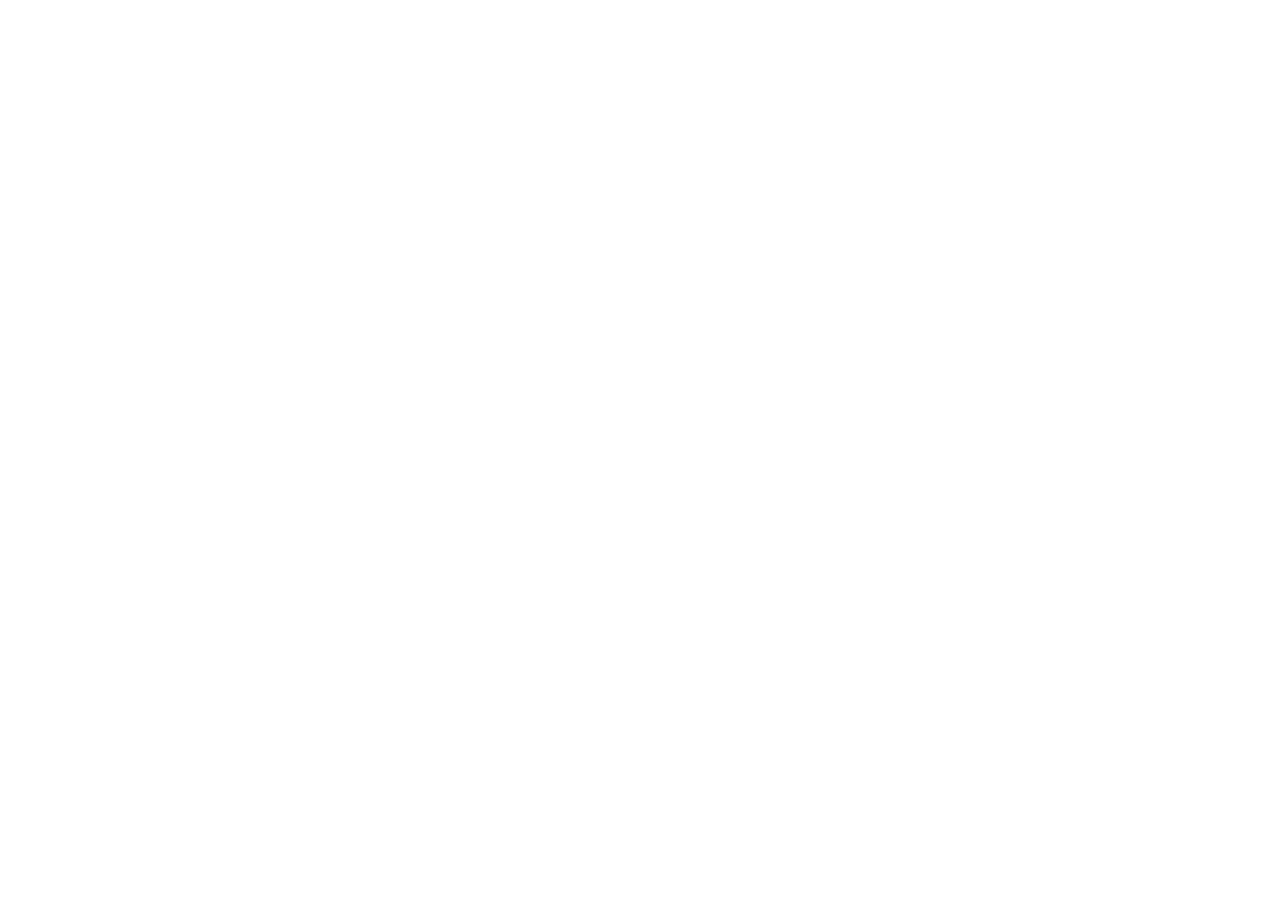
==== projeto-sapatos/index.html @ 4acdae28 "feat: adiciona o reset.css" ====
<!DOCTYPE html>
<html lang="pt-BR">

<head>
    <meta charset="UTF-8">
    <meta name="viewport" content="width=device-width, initial-scale=1.0">
    <link rel="stylesheet" href="./css/reset.css">
    <title>War Tênis | E-commerce</title>
</head>

<body>

    <!-- Header com logo e navegação -->
    <header class="header">
        <div class="logo">
            <!-- Logo -->
        </div>
        <nav class="nav">
            <!-- Navegação principal -->
        </nav>
    </header>

    <main>
        <!-- Seção Hero -->
        <section class="hero" id="hero">
            <!-- Conteúdo Hero -->
        </section>

        <!-- Seção de categorias de tênis -->
        <section class="categories" id="categories">
            <!-- Conteúdo Categorias -->
        </section>

        <!-- Grid com produtos em destaque -->
        <section class="featured-products" id="featured-products">
            <!-- Grid com produtos em destaque -->
        </section>
    </main>

    <!-- Footer com informações de contato e links -->
    <footer class="footer">
        <div class="footer-contact">
            <!-- Informações de contato -->
        </div>
        <div class="footer-links">
            <!-- Links úteis e navegação secundária -->
        </div>
    </footer>

</body>

</html>
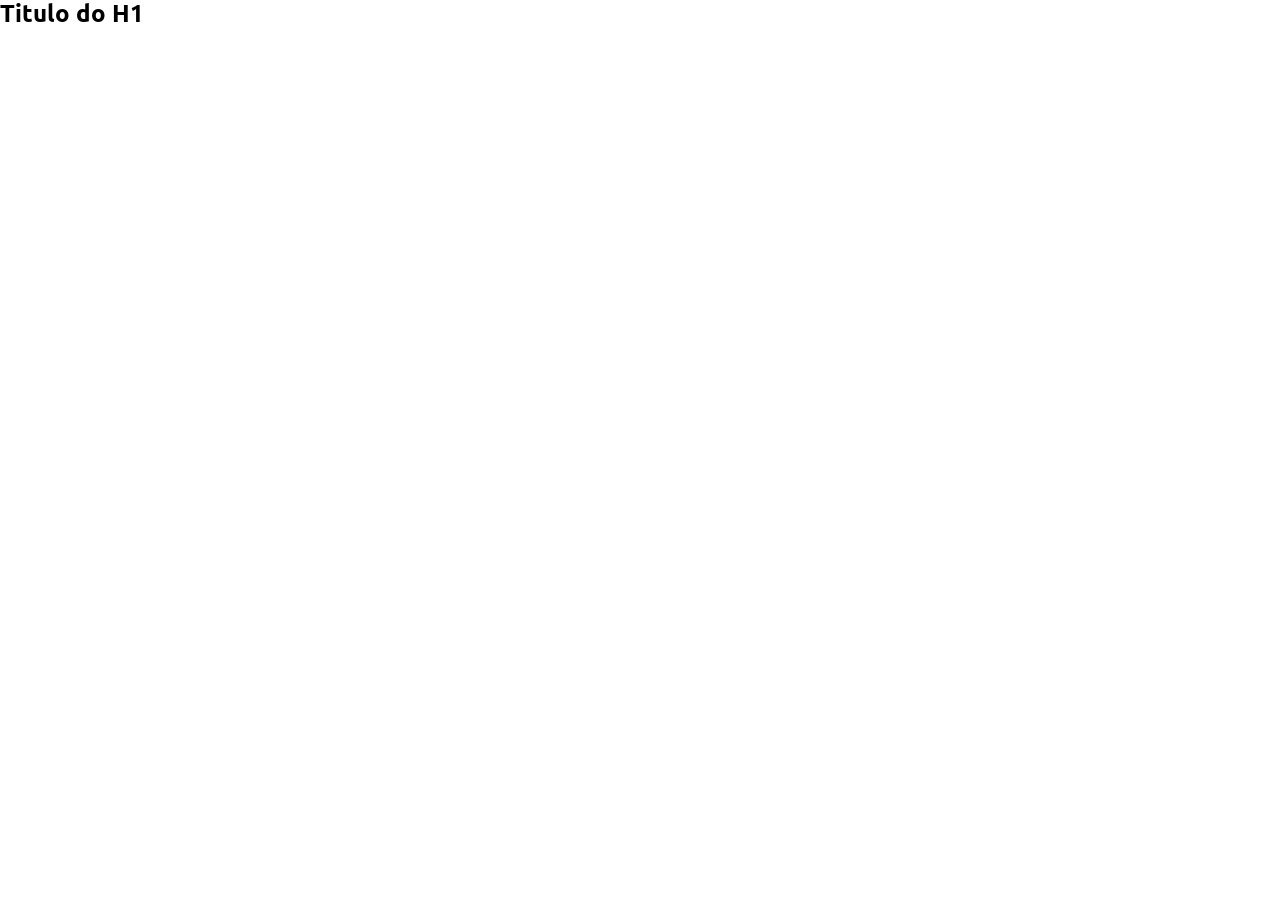
==== commit ed2e143d: "feat: adiciona o css do variables e font" ====
--- a/projeto-sapatos/index.html
+++ b/projeto-sapatos/index.html
@@ -5,6 +5,8 @@
     <meta charset="UTF-8">
     <meta name="viewport" content="width=device-width, initial-scale=1.0">
     <link rel="stylesheet" href="./css/reset.css">
+    <link rel="stylesheet" href="./css/variables.css">
+    <link rel="stylesheet" href="./css/base.css">
     <title>War Tênis | E-commerce</title>
 </head>
 
@@ -24,6 +26,7 @@
         <!-- Seção Hero -->
         <section class="hero" id="hero">
             <!-- Conteúdo Hero -->
+             <h1>Titulo do H1</h1>
         </section>
 
         <!-- Seção de categorias de tênis -->
--- a/projeto-sapatos/css/variables.css
+++ b/projeto-sapatos/css/variables.css
@@ -0,0 +1,5 @@
+@import url('https://fonts.googleapis.com/css2?family=Open+Sans:ital,wght@0,300..800;1,300..800&family=Ubuntu:ital,wght@0,300;0,400;0,500;0,700;1,300;1,400;1,500;1,700&display=swap');
+
+:root {
+    --fonte-principal: 'Ubuntu', sans-serif;
+}
--- a/projeto-sapatos/css/base.css
+++ b/projeto-sapatos/css/base.css
@@ -0,0 +1,3 @@
+body {
+    font-family: var(--fonte-principal);
+}
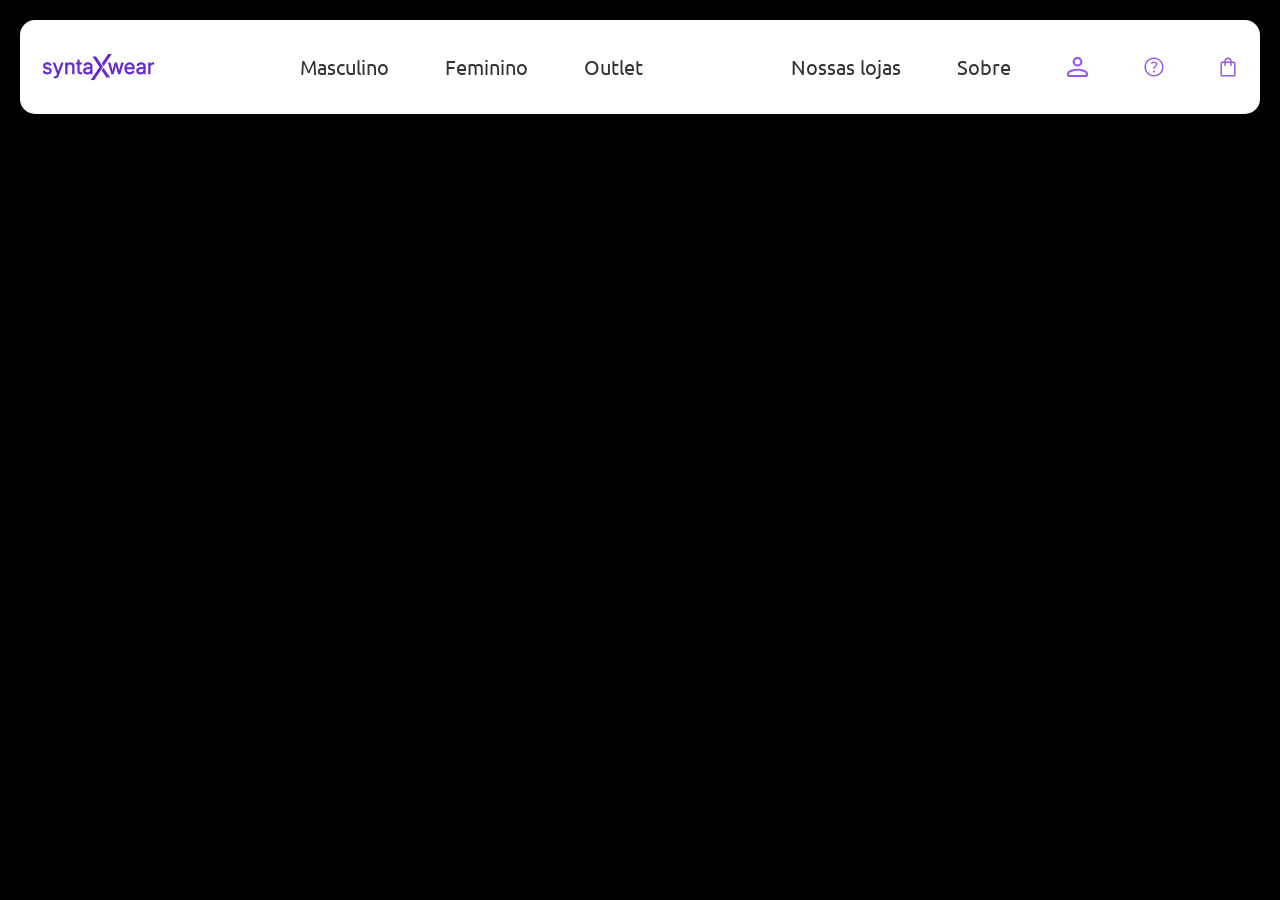
==== commit 2676b803: "feat: adiciona header com estilização desktop" ====
--- a/projeto-sapatos/index.html
+++ b/projeto-sapatos/index.html
@@ -7,7 +7,7 @@
     <link rel="stylesheet" href="./css/reset.css">
     <link rel="stylesheet" href="./css/variables.css">
     <link rel="stylesheet" href="./css/base.css">
-    <title>War Tênis | E-commerce</title>
+    <title>War Tênis | Tênis e Sneakers Online</title>
 </head>
 
 <body>
@@ -16,9 +16,33 @@
     <header class="header">
         <div class="logo">
             <!-- Logo -->
+            <h1><a href="/" title="War Tênis - Tênis e Sneakers Online"><img src="./images/logo/logo.svg"
+                        alt="War Tênis - Tênis e Sneakers Online"></a></h1>
         </div>
-        <nav class="nav">
+        <nav class="nav-center" aria-label="Categorias principais">
             <!-- Navegação principal -->
+            <ul>
+                <li><a href="#">Masculino</a></li>
+                <li><a href="#">Feminino</a></li>
+                <li><a href="#">Outlet</a></li>
+            </ul>
+        </nav>
+
+        <nav class="nav-right" aria-label="Categorias secundárias">
+            <!-- Navegação secundária -->
+            <ul>
+                <li><a href="#">Nossas lojas</a></li>
+                <li><a href="#">Sobre</a></li>
+
+                <li><a href="#" aria-label="Minha conta"><img src="/projeto-sapatos/images/icons/user.svg"
+                            alt="Minha conta"></a></li>
+
+                <li><a href="#" aria-label="Ajuda"><img src="/projeto-sapatos/images/icons/help.svg" alt="Ajuda"></a>
+                </li>
+
+                <li><a href="#" aria-label="Carrinho de compras"><img src="/projeto-sapatos/images/icons/bag.svg"
+                            alt="Carrinho de compras"></a></li>
+            </ul>
         </nav>
     </header>
 
@@ -26,7 +50,7 @@
         <!-- Seção Hero -->
         <section class="hero" id="hero">
             <!-- Conteúdo Hero -->
-             <h1>Titulo do H1</h1>
+           
         </section>
 
         <!-- Seção de categorias de tênis -->
@@ -50,6 +74,7 @@
         </div>
     </footer>
 
+
 </body>
 
 </html>
--- a/projeto-sapatos/css/base.css
+++ b/projeto-sapatos/css/base.css
@@ -1,3 +1,84 @@
 body {
     font-family: var(--fonte-principal);
+    background-color: #ffffff;
+    color: #333333;
+    background-color: #000000;
+}
+
+.header {
+    display: flex;
+    justify-content: space-between;
+    align-items: center;
+    position: fixed;
+    top: 20px;
+    left: 50%;
+    transform: translate(-50%);
+    width: calc(100% - 40px);
+    border-radius: 15px;
+    z-index: 999;
+    padding: 0.5rem 1rem;
+    background-color: #ffffff;
+}
+
+.logo img {
+    height: 40px;
+}
+
+.nav-center {
+    display: flex;
+    gap: 1rem;
+}
+
+.nav-center ul {
+    display: flex;
+    gap: 2.5rem;
+}
+
+.nav-center a, .nav-right a {
+   
+    color: inherit;
+    font-size: 1.25rem;
+}
+
+.nav-center a:hover, .nav-right a:hover {
+   
+    color: #7c3aed
+}
+
+.nav-center li {
+    padding: 0.5rem;
+}
+
+.nav-right {
+    display: flex;
+    gap: 1rem;
+}
+
+.nav-right a {
+    display: flex;
+    align-items: center;
+    gap: 0.5rem;
+    text-decoration: none;
+}
+
+.nav-right ul {
+    display: flex;
+    align-items: center;
+    list-style: none;
+    gap: 2.5rem;
+}
+
+.nav-right li{
+    display: flex;
+    align-items: center;
+    padding: 0.5rem;
+
+}
+
+.nav-right img {
+    height: 20px;
+}
+
+.nav-right a:hover img {
+    opacity: 0.7;
 }
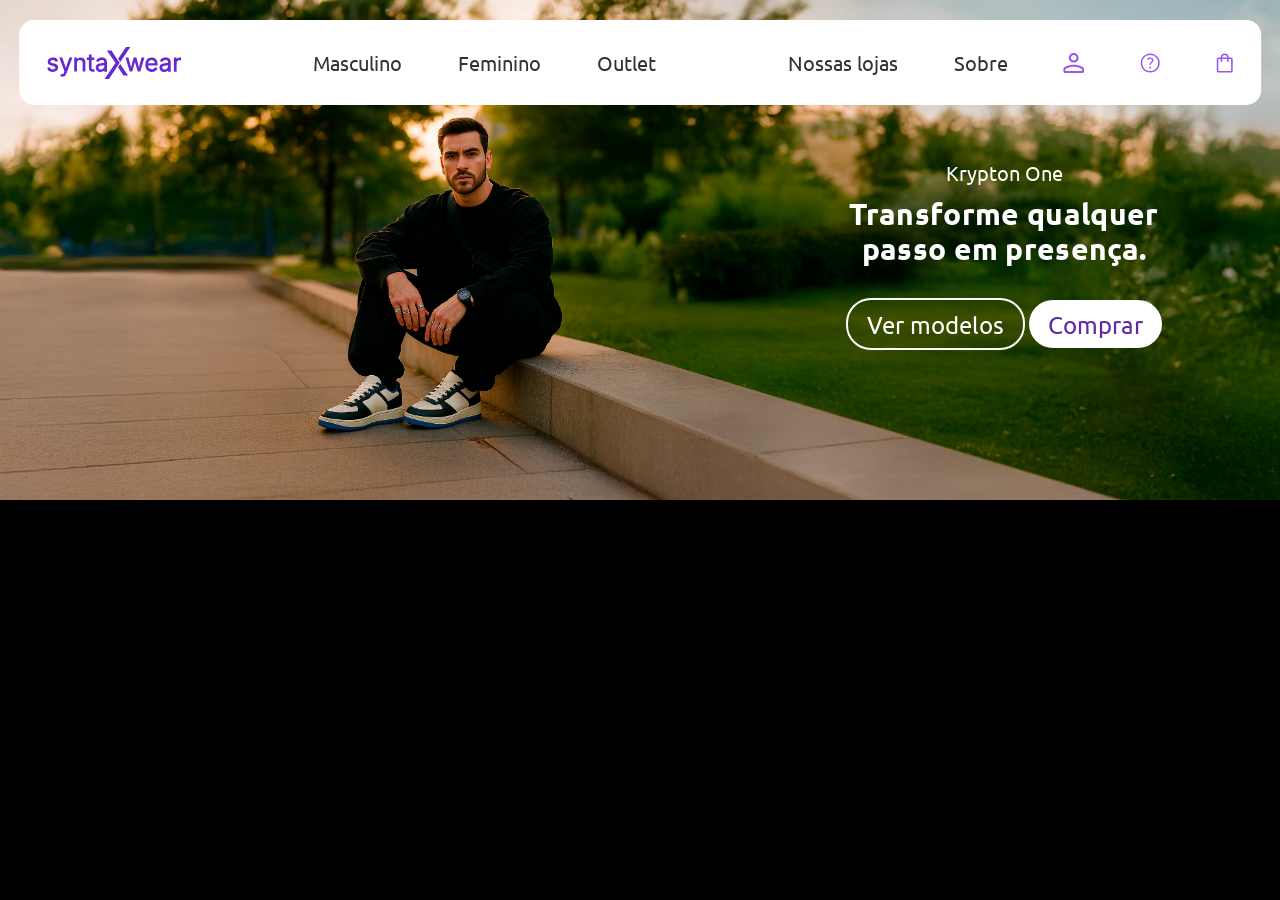
==== commit 245cf7e8: "feat: adiciona o hero da página" ====
--- a/projeto-sapatos/index.html
+++ b/projeto-sapatos/index.html
@@ -7,6 +7,8 @@
     <link rel="stylesheet" href="./css/reset.css">
     <link rel="stylesheet" href="./css/variables.css">
     <link rel="stylesheet" href="./css/base.css">
+    <link rel="stylesheet" href="./css/components/header.css">
+    <link rel="stylesheet" href="./css/components/hero.css">
     <title>War Tênis | Tênis e Sneakers Online</title>
 </head>
 
@@ -48,9 +50,18 @@
 
     <main>
         <!-- Seção Hero -->
-        <section class="hero" id="hero">
+        <section class="hero-section">
             <!-- Conteúdo Hero -->
-           
+            <div class="hero-overlay">
+                <div class="hero-content">
+                    <span class="hero-subtitle">Krypton One</span>
+                    <h2 class="hero-title">Transforme qualquer passo em presença.</h2>
+                    <div class="hero-buttons">
+                        <a href="#" class="btn btn-outline">Ver modelos</a>
+                        <a href="#" class="btn btn-fillet">Comprar</a>
+                    </div>
+                </div>
+            </div>
         </section>
 
         <!-- Seção de categorias de tênis -->
--- a/projeto-sapatos/css/base.css
+++ b/projeto-sapatos/css/base.css
@@ -5,80 +5,3 @@
     background-color: #000000;
 }
 
-.header {
-    display: flex;
-    justify-content: space-between;
-    align-items: center;
-    position: fixed;
-    top: 20px;
-    left: 50%;
-    transform: translate(-50%);
-    width: calc(100% - 40px);
-    border-radius: 15px;
-    z-index: 999;
-    padding: 0.5rem 1rem;
-    background-color: #ffffff;
-}
-
-.logo img {
-    height: 40px;
-}
-
-.nav-center {
-    display: flex;
-    gap: 1rem;
-}
-
-.nav-center ul {
-    display: flex;
-    gap: 2.5rem;
-}
-
-.nav-center a, .nav-right a {
-   
-    color: inherit;
-    font-size: 1.25rem;
-}
-
-.nav-center a:hover, .nav-right a:hover {
-   
-    color: #7c3aed
-}
-
-.nav-center li {
-    padding: 0.5rem;
-}
-
-.nav-right {
-    display: flex;
-    gap: 1rem;
-}
-
-.nav-right a {
-    display: flex;
-    align-items: center;
-    gap: 0.5rem;
-    text-decoration: none;
-}
-
-.nav-right ul {
-    display: flex;
-    align-items: center;
-    list-style: none;
-    gap: 2.5rem;
-}
-
-.nav-right li{
-    display: flex;
-    align-items: center;
-    padding: 0.5rem;
-
-}
-
-.nav-right img {
-    height: 20px;
-}
-
-.nav-right a:hover img {
-    opacity: 0.7;
-}
--- a/projeto-sapatos/css/components/header.css
+++ b/projeto-sapatos/css/components/header.css
@@ -0,0 +1,78 @@
+.header {
+    display: flex;
+    justify-content: space-between;
+    align-items: center;
+    position: fixed;
+    top: 20px;
+    left: 50%;
+    transform: translate(-50%);
+    width: 97%;
+    border-radius: 15px;
+    z-index: 999;
+    padding: 0.225rem 1.25rem;
+    background-color: #ffffff;
+}
+
+.logo img {
+    height: 48px;
+    
+}
+
+.nav-center {
+    display: flex;
+    gap: 1rem;
+}
+
+.nav-center ul {
+    display: flex;
+    gap: 2.5rem;
+}
+
+.nav-center a, .nav-right a {
+   
+    color: inherit;
+    font-size: 1.25rem;
+}
+
+.nav-center a:hover, .nav-right a:hover {
+   
+    color: #7c3aed
+}
+
+.nav-center li {
+    padding: 0.5rem;
+}
+
+.nav-right {
+    display: flex;
+    gap: 1rem;
+}
+
+.nav-right a {
+    display: flex;
+    align-items: center;
+    gap: 0.5rem;
+    text-decoration: none;
+}
+
+.nav-right ul {
+    display: flex;
+    align-items: center;
+    list-style: none;
+    gap: 2.5rem;
+}
+
+.nav-right li{
+    display: flex;
+    align-items: center;
+    padding: 0.5rem;
+
+}
+
+.nav-right img {
+    height: 20px;
+}
+
+.nav-right a:hover img {
+    opacity: 0.7;
+}
--- a/projeto-sapatos/css/components/hero.css
+++ b/projeto-sapatos/css/components/hero.css
@@ -0,0 +1,68 @@
+.hero-section {
+    background: url(../../images/banners/hero.jpg) no-repeat center;
+
+    height: 500px;
+    position: relative;
+    background-size: cover;
+} 
+
+.hero-overlay {
+    width: 100%;
+    height: 100%;
+    display: flex;
+    align-items: center;
+    justify-content: flex-end;
+    padding: 0 6rem;
+}
+
+.hero-content {
+
+    color: #ffffff;
+    max-width: 22.5rem;
+    text-align: center;
+}
+
+.hero.buttons {
+    display: flex;
+    gap: 1rem;
+    
+}
+
+.hero-content .hero-title {
+    font-size: 1.87rem;
+    margin: 0.6rem 0 2.5rem 0;
+    line-height: 2.15rem;
+    letter-spacing: 0.02rem;
+}
+
+.hero-subtitle {
+    font-size: 1.25rem;
+    font-weight: 400;
+}
+
+.btn {
+    font-size: 1.5rem;
+    width: 161px;
+    height: 48px;
+    border-radius: 25px;
+    color: #ffffff;
+    font-weight: 400;
+    padding: 0.6rem 1.2rem;
+    transition: all 0.3s ease-in-out;
+}
+
+.btn-outline {
+    border: 2px solid #ffffff;
+    background-color: transparent;
+    
+}
+
+.btn-fillet {
+    background-color: #ffffff;
+    color: #6329a2;
+}
+
+.btn:hover {
+    background-color: #6329a2;
+    color: #ffffff;
+}
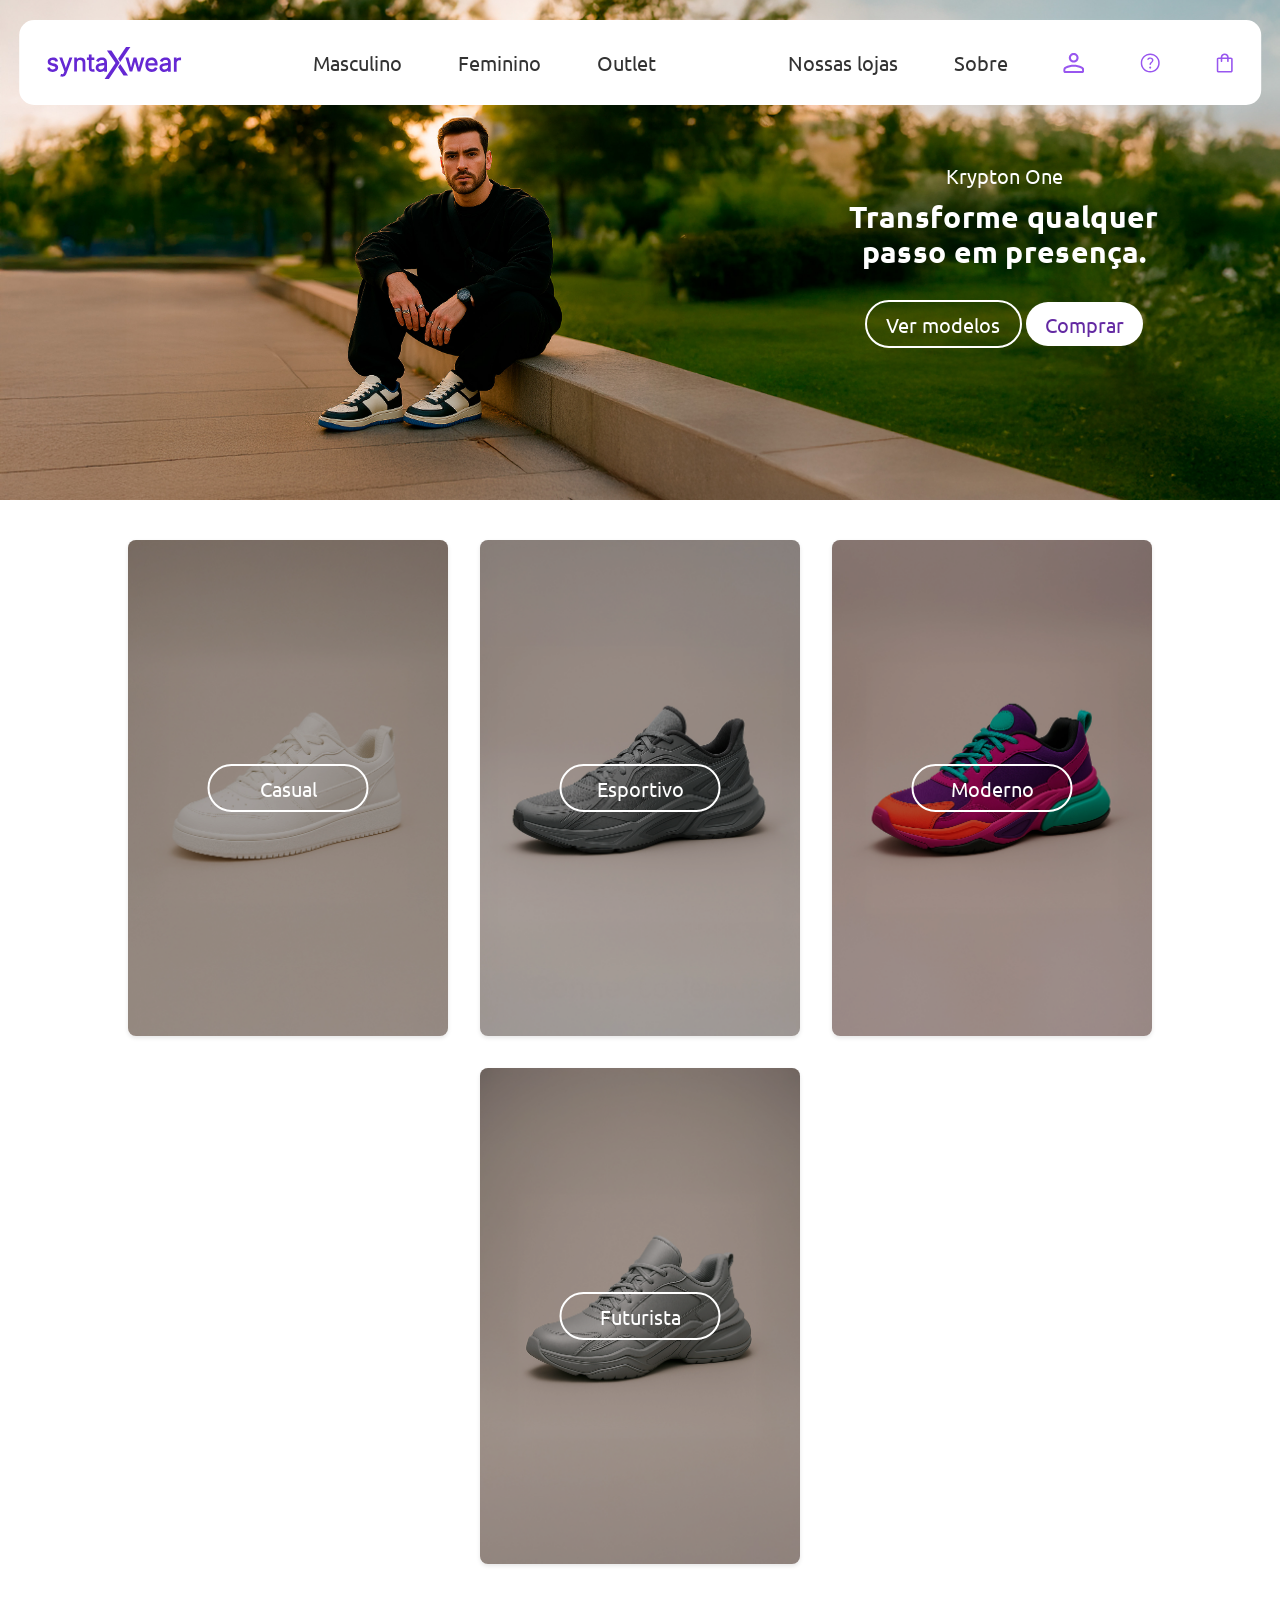
==== commit 2db62f29: "feat: adiciona os cards de categoridos produtos" ====
--- a/projeto-sapatos/index.html
+++ b/projeto-sapatos/index.html
@@ -4,11 +4,14 @@
 <head>
     <meta charset="UTF-8">
     <meta name="viewport" content="width=device-width, initial-scale=1.0">
+    <meta name="description"
+        content="War Tênis - Tênis e Sneakers Online. Compre os melhores tênis e sneakers das marcas mais populares. Encontre o par perfeito para o seu estilo.">
     <link rel="stylesheet" href="./css/reset.css">
     <link rel="stylesheet" href="./css/variables.css">
     <link rel="stylesheet" href="./css/base.css">
     <link rel="stylesheet" href="./css/components/header.css">
     <link rel="stylesheet" href="./css/components/hero.css">
+    <link rel="stylesheet" href="./css/components/product-category.css">
     <title>War Tênis | Tênis e Sneakers Online</title>
 </head>
 
@@ -65,8 +68,32 @@
         </section>
 
         <!-- Seção de categorias de tênis -->
-        <section class="categories" id="categories">
+        <section class="categories-section">
             <!-- Conteúdo Categorias -->
+            <div class="category-card casual">
+                <a href="#" class="category-link">
+                    <span class="overlay"></span>
+                    <span class="category-name btn btn-outline">Casual</span>
+                </a>
+            </div>
+            <div class="category-card esportivo">
+                <a href="#" class="category-link">
+                    <span class="overlay"></span>
+                    <span class="category-name btn btn-outline">Esportivo</span>
+                </a>
+            </div>
+            <div class="category-card moderno">
+                <a href="#" class="category-link">
+                    <span class="overlay"></span>
+                    <span class="category-name btn btn-outline">Moderno</span>
+                </a>
+            </div>
+            <div class="category-card futurista">
+                <a href="#" class="category-link">
+                    <span class="overlay"></span>
+                    <span class="category-name btn btn-outline">Futurista</span>
+                </a>
+            </div>
         </section>
 
         <!-- Grid com produtos em destaque -->
--- a/projeto-sapatos/css/base.css
+++ b/projeto-sapatos/css/base.css
@@ -2,6 +2,33 @@
     font-family: var(--fonte-principal);
     background-color: #ffffff;
     color: #333333;
-    background-color: #000000;
 }
 
+.btn {
+    font-size: 1.25rem;
+    width: 161px;
+    height: 48px;
+    border-radius: 25px;
+    color: #ffffff;
+    font-weight: 400;
+    padding: 0.6rem 1.2rem;
+    transition: all 0.3s ease-in-out;
+}
+
+.btn-outline {
+    border: 2px solid #ffffff;
+    background-color: transparent;
+    
+}
+
+.btn-fillet {
+    background-color: #ffffff;
+    color: #6329a2;
+}
+
+.btn:hover {
+    background-color: #6329a2;
+    color: #ffffff;
+    border: #6329a2;
+}
+
--- a/projeto-sapatos/css/components/hero.css
+++ b/projeto-sapatos/css/components/hero.css
@@ -40,29 +40,3 @@
     font-weight: 400;
 }
 
-.btn {
-    font-size: 1.5rem;
-    width: 161px;
-    height: 48px;
-    border-radius: 25px;
-    color: #ffffff;
-    font-weight: 400;
-    padding: 0.6rem 1.2rem;
-    transition: all 0.3s ease-in-out;
-}
-
-.btn-outline {
-    border: 2px solid #ffffff;
-    background-color: transparent;
-    
-}
-
-.btn-fillet {
-    background-color: #ffffff;
-    color: #6329a2;
-}
-
-.btn:hover {
-    background-color: #6329a2;
-    color: #ffffff;
-}
--- a/projeto-sapatos/css/components/product-category.css
+++ b/projeto-sapatos/css/components/product-category.css
@@ -0,0 +1,70 @@
+.categories-section {
+    padding: 2.5rem 0;
+    display: flex;
+    flex-wrap: wrap;
+    justify-content: center;
+    gap: 2rem;
+      
+}
+
+.category-card {
+    position: relative;
+    width: 20rem;
+    height: 31rem;
+    border-radius: 1rem;
+    border-radius: 8px;
+    overflow: hidden;
+    box-shadow: 0 2px 4px rgba(0, 0, 0, 0.1);
+    transition: transform 0.3s ease, box-shadow 0.3s ease;
+}
+
+.overlay {
+    position: absolute;
+    inset: 0;
+    z-index: 1;
+    width: 100%;
+    height: 100%;
+    background-color: rgba(0, 0, 0, 0.3);
+    transition: background-color 0.3s ease;
+}
+
+.category-name {
+    position: absolute;
+    left: 50%;
+    top: 50%;
+    transform: translate(-50%, -50%);
+    text-align: center;
+    padding: 0.5rem 1rem;
+    z-index: 2;
+}
+
+.category-card:hover {
+    transform: translateY(-5px);
+    box-shadow: 0 4px 8px rgba(0, 0, 0, 0.2);
+    
+}
+
+
+.casual {
+    background-image: url('../../images/products/casual.jpg');
+    background-size: cover;
+    background-position: center;
+}
+
+.esportivo {
+    background-image: url('../../images/products/esporte.jpg');
+    background-size: cover;
+    background-position: center;
+}
+
+.moderno {
+    background-image: url('../../images/products/moderno.jpg');
+    background-size: cover;
+    background-position: center;
+}
+
+.futurista {
+    background-image: url('../../images/products/futurista.jpg');
+    background-size: cover;
+    background-position: center;
+}
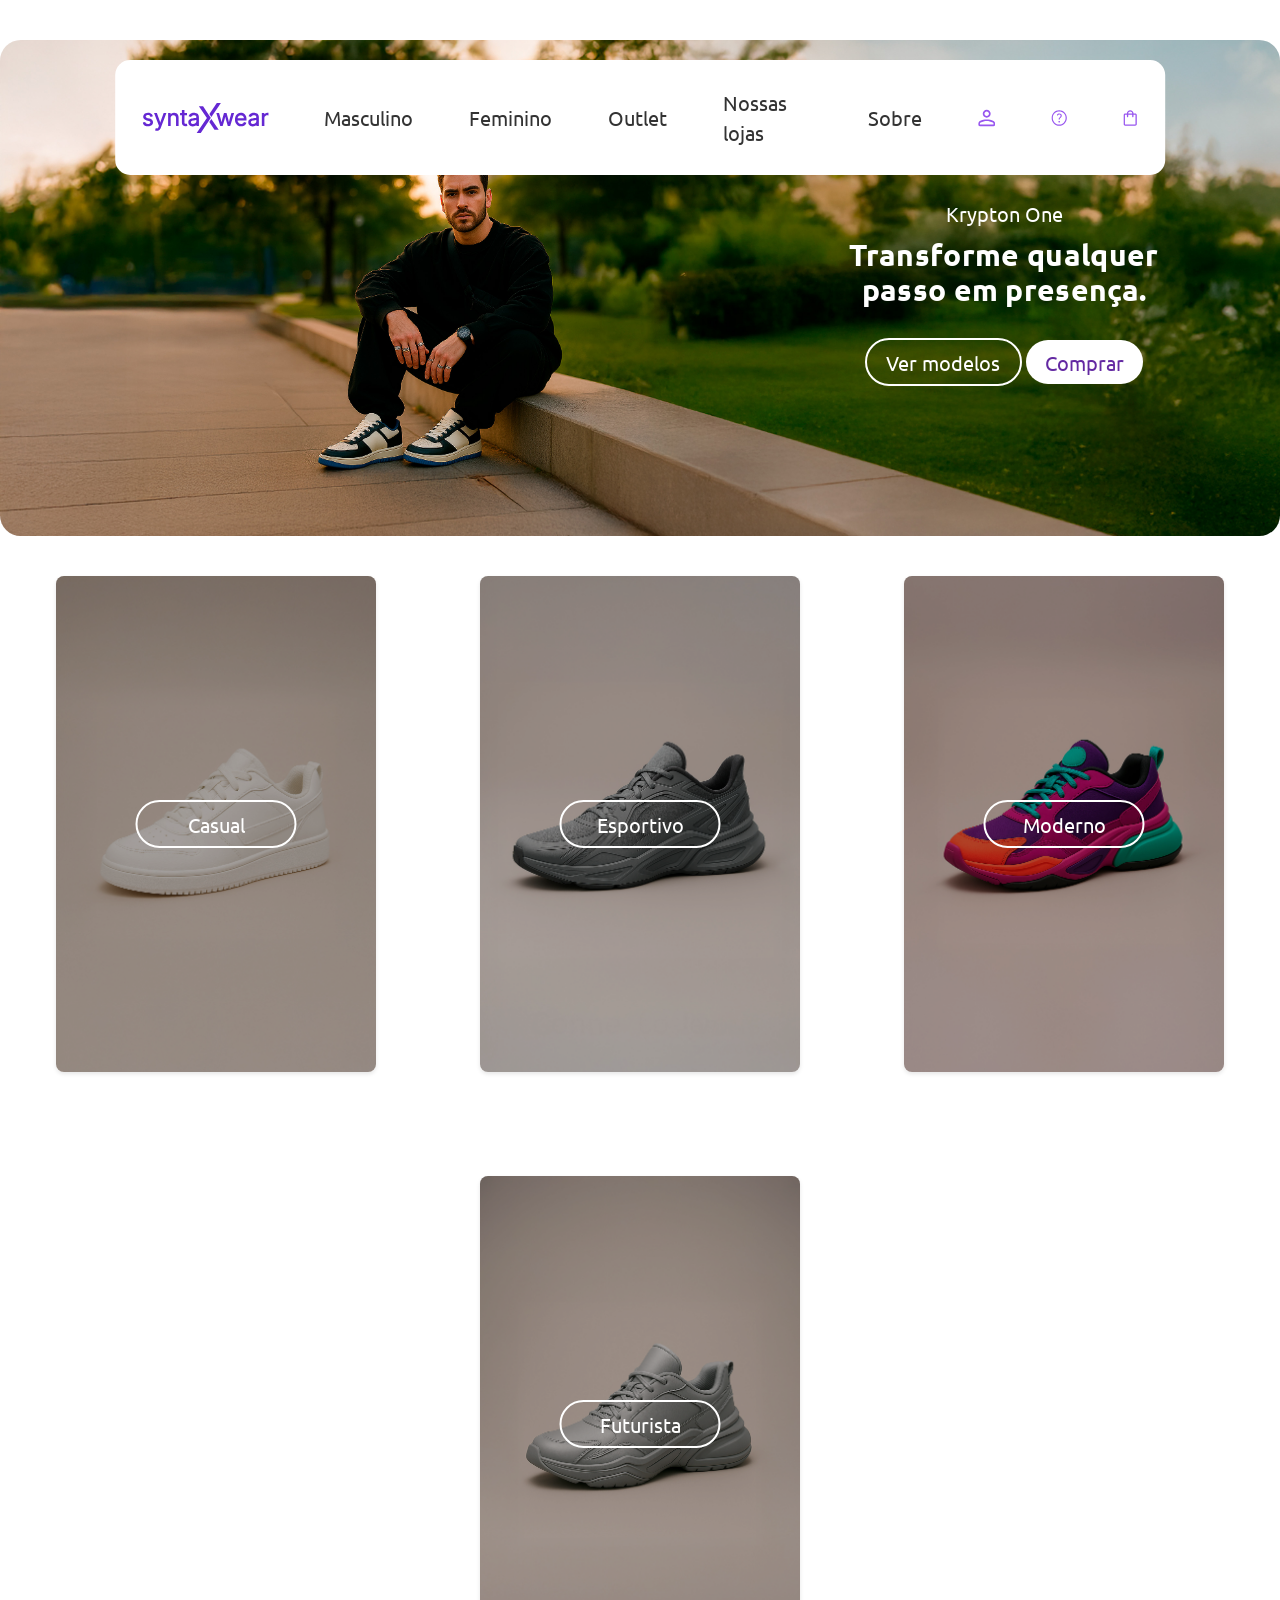
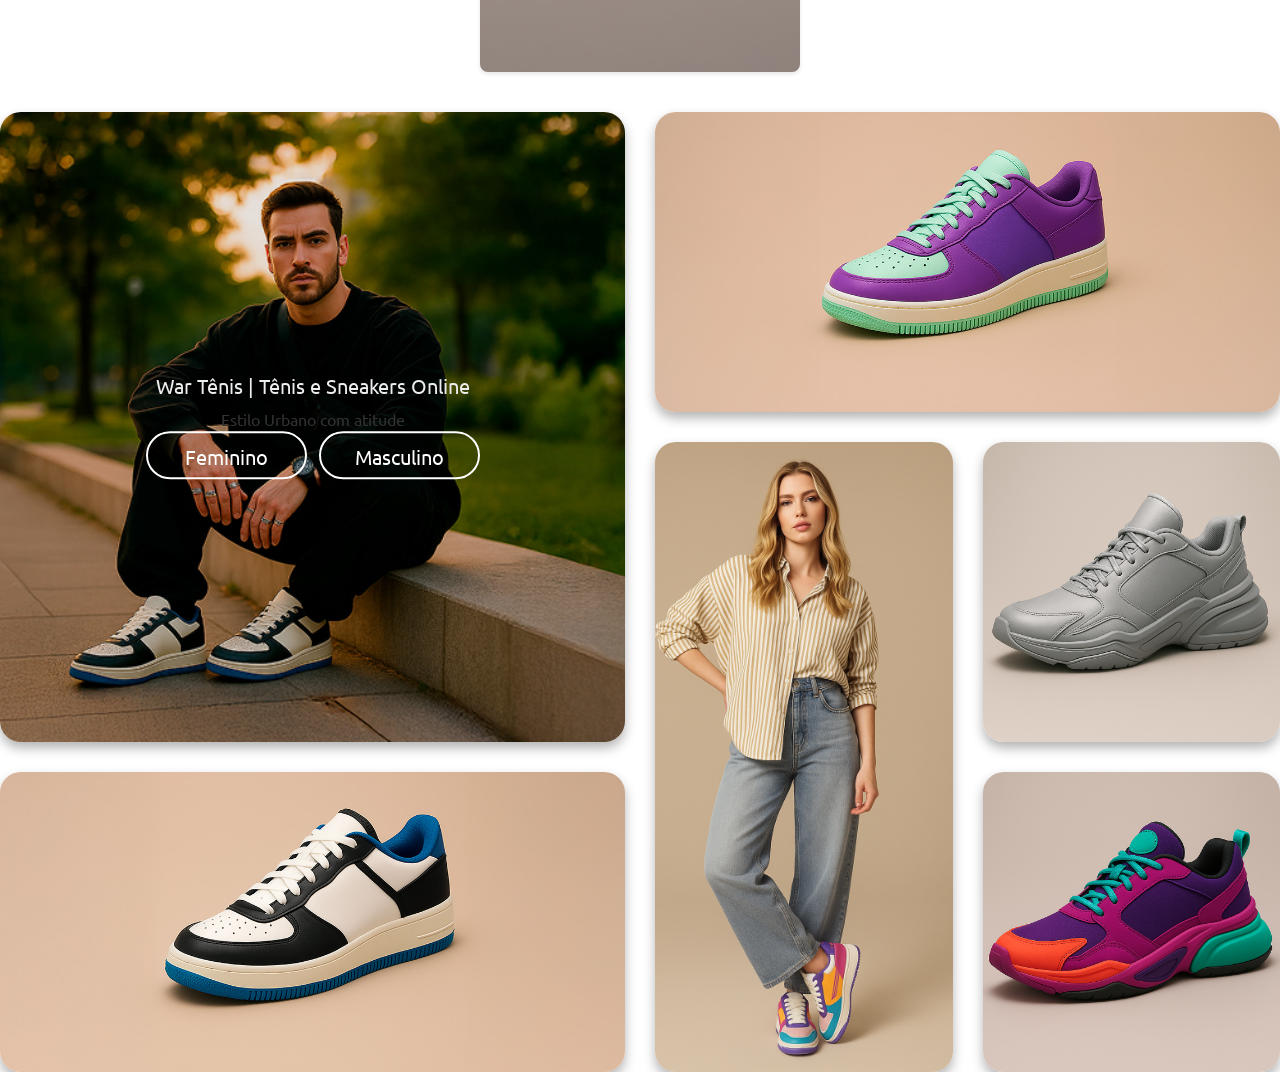
==== commit 775f5709: "feat: adiciona seção de grid dos produtos" ====
--- a/projeto-sapatos/index.html
+++ b/projeto-sapatos/index.html
@@ -12,6 +12,7 @@
     <link rel="stylesheet" href="./css/components/header.css">
     <link rel="stylesheet" href="./css/components/hero.css">
     <link rel="stylesheet" href="./css/components/product-category.css">
+    <link rel="stylesheet" href="./css/components/product-grid.css">
     <title>War Tênis | Tênis e Sneakers Online</title>
 </head>
 
@@ -97,8 +98,23 @@
         </section>
 
         <!-- Grid com produtos em destaque -->
-        <section class="featured-products" id="featured-products">
+        <section class="grid-section">
             <!-- Grid com produtos em destaque -->
+            <div class="card top1">
+                <div class="top1-content">
+                    <h3 class="card-title">War Tênis | Tênis e Sneakers Online</h3>
+                    <p class="card-subtitle">Estilo Urbano com atitude</p>
+                    <div class="cta-group">
+                        <a href="#" class="btn btn-outline">Feminino</a>
+                        <a href="#" class="btn btn-outline">Masculino</a>
+                    </div>
+                </div>
+            </div>
+            <div class="card top2"></div>
+            <div class="card midL"></div>
+            <div class="card midR"></div>
+            <div class="card bottonL"></div>
+            <div class="card bottomR"></div>
         </section>
     </main>
 
--- a/projeto-sapatos/css/base.css
+++ b/projeto-sapatos/css/base.css
@@ -2,6 +2,11 @@
     font-family: var(--fonte-principal);
     background-color: #ffffff;
     color: #333333;
+}
+main {
+    padding: 2.5rem 0 0;
+    max-width: 100rem;
+    margin: 0 auto;
 }
 
 .btn {
--- a/projeto-sapatos/css/components/header.css
+++ b/projeto-sapatos/css/components/header.css
@@ -3,10 +3,10 @@
     justify-content: space-between;
     align-items: center;
     position: fixed;
-    top: 20px;
+    top: 60px;
     left: 50%;
     transform: translate(-50%);
-    width: 97%;
+    width: 82%;
     border-radius: 15px;
     z-index: 999;
     padding: 0.225rem 1.25rem;
--- a/projeto-sapatos/css/components/hero.css
+++ b/projeto-sapatos/css/components/hero.css
@@ -1,9 +1,10 @@
 .hero-section {
     background: url(../../images/banners/hero.jpg) no-repeat center;
 
-    height: 500px;
+    height: 31rem;
     position: relative;
     background-size: cover;
+    border-radius: 1.3rem;
 } 
 
 .hero-overlay {
--- a/projeto-sapatos/css/components/product-category.css
+++ b/projeto-sapatos/css/components/product-category.css
@@ -3,7 +3,7 @@
     display: flex;
     flex-wrap: wrap;
     justify-content: center;
-    gap: 2rem;
+    gap: 6.5rem;
       
 }
 
@@ -39,8 +39,8 @@
 }
 
 .category-card:hover {
-    transform: translateY(-5px);
-    box-shadow: 0 4px 8px rgba(0, 0, 0, 0.2);
+    transform: translateY(-8px);
+    box-shadow: 0 6px 12px rgba(0, 0, 0, 0.3);
     
 }
 
--- a/projeto-sapatos/css/components/product-grid.css
+++ b/projeto-sapatos/css/components/product-grid.css
@@ -0,0 +1,83 @@
+.card {
+    background-size: cover;
+    background-position: center;
+    background-repeat: no-repeat;
+    position: relative;
+    border-radius: 1.3rem;
+    box-shadow: 0 6px 12px rgba(0, 0, 0, 0.3);
+}
+
+.card:hover {
+    transform: translateY(-8px);
+    transition: 0.3s ease-in-out;
+}
+
+.top1 {
+    grid-area: top1;
+    background-image: url(../../images/products/card_imagem.jpg);
+}
+
+.top2 {
+    grid-area: top2;
+    background-image: url(../../images/products/roxo-verde-grid.jpg);
+
+}
+
+.midL {
+    grid-area: midL;
+    background-image: url(../../images/products/modelo-feminino.jpg);
+}
+
+.midR {
+    grid-area: midR;
+    background-image: url(../../images/products/moderno-grid.jpg);
+
+}
+
+.bottonL {
+    grid-area: bottomL;
+    background-image: url(../../images/products/preto-branco-grid.jpg);
+}
+
+.bottomR {
+    grid-area: bottomR;
+    background-image: url(../../images/products/futurista-grid.jpg);
+}
+
+
+.grid-section {
+    display: grid;
+    grid-template-columns: repeat(minmax(4, 1fr));
+    grid-template-rows: repeat(3, 300px);
+    grid-template-areas: "top1 top1 top2 top2"
+        "top1 top1 midL midR"
+        "bottomL bottomL midL bottomR";
+    gap: 30px;
+}
+
+.top1-content {
+    position: absolute;
+    left: 50%;
+    top: 50%;
+    transform: translate(-50%, -50%);
+    text-align: center;
+}
+
+.card-title {
+    color: #ededed;
+    font-size: 1.25rem;
+    font-weight: 400;
+    margin-bottom: 0.6rem;
+}
+
+card-subtitle {
+    color: #ededed;
+    font-size: 1.5rem;
+    font-weight: 400;
+    margin-bottom: 1.25rem;
+}
+
+.cta-group {
+    display: flex;
+    gap: 0.75rem
+}
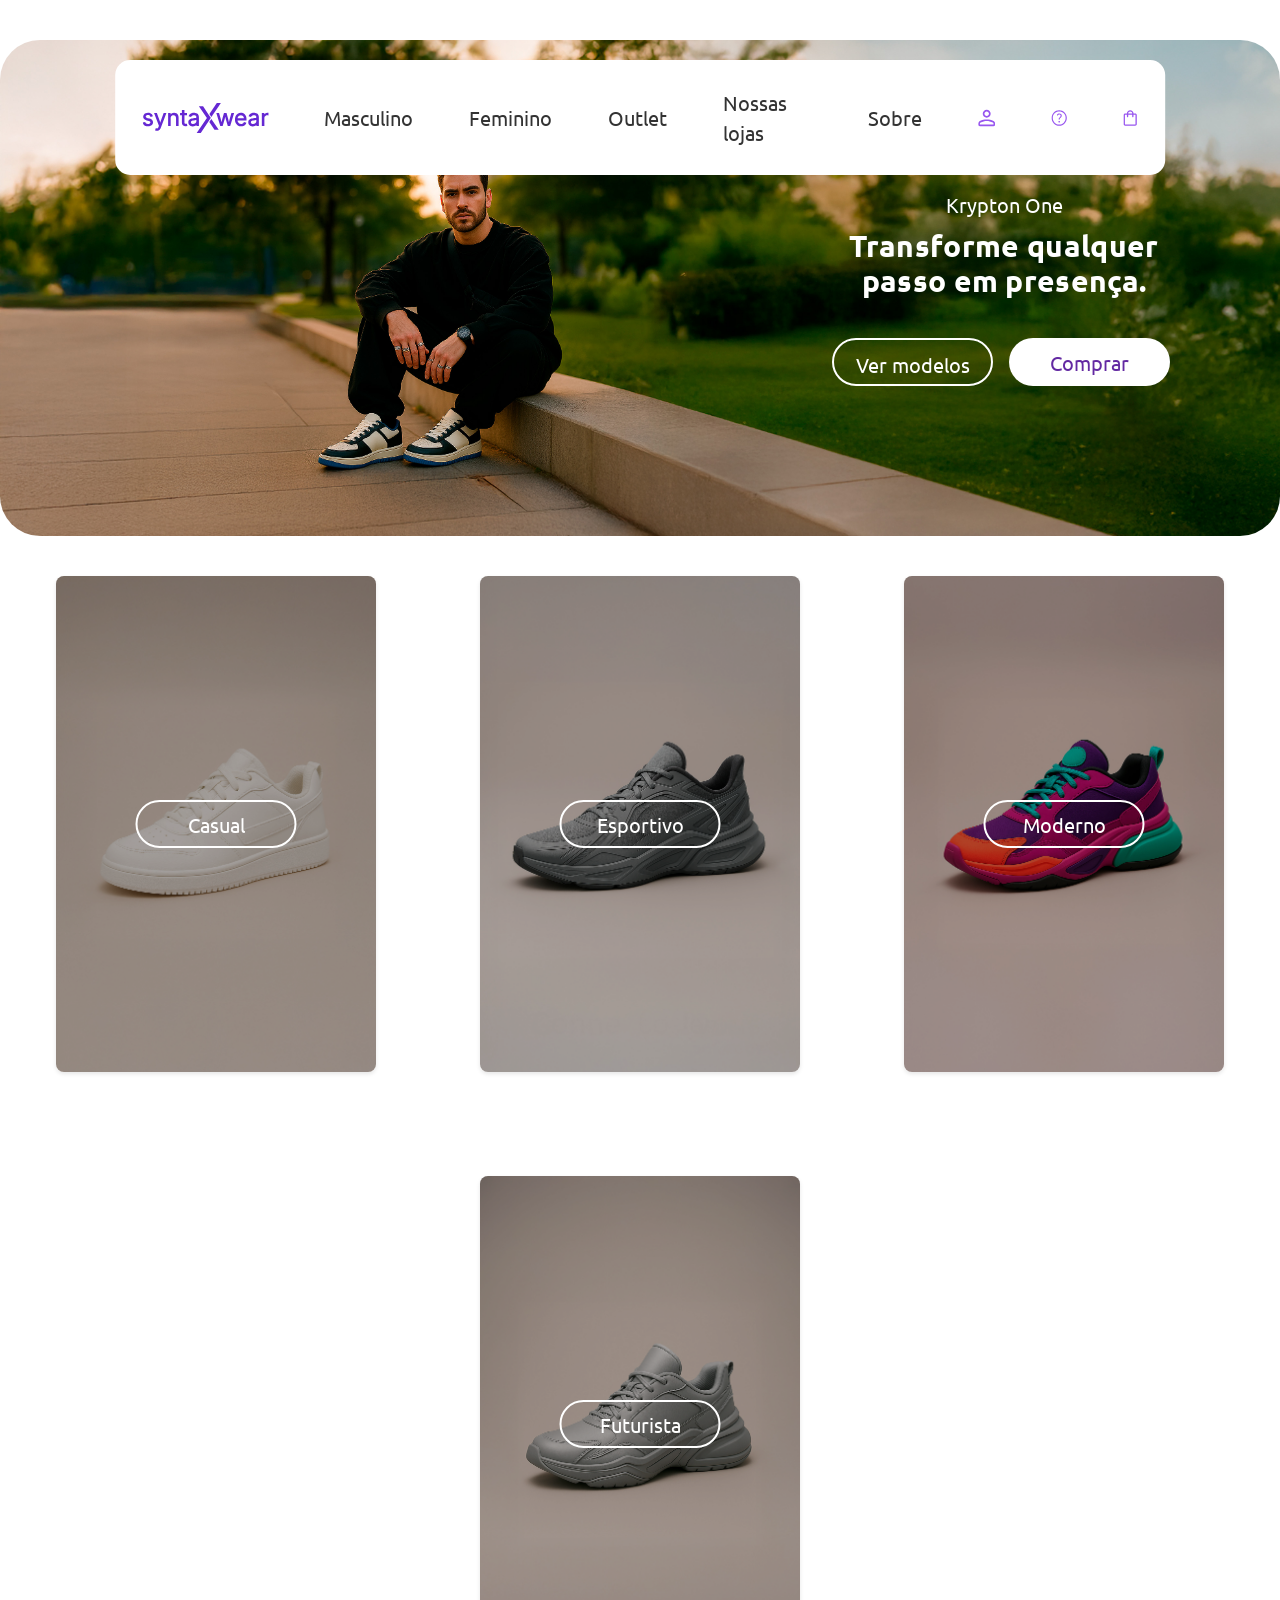
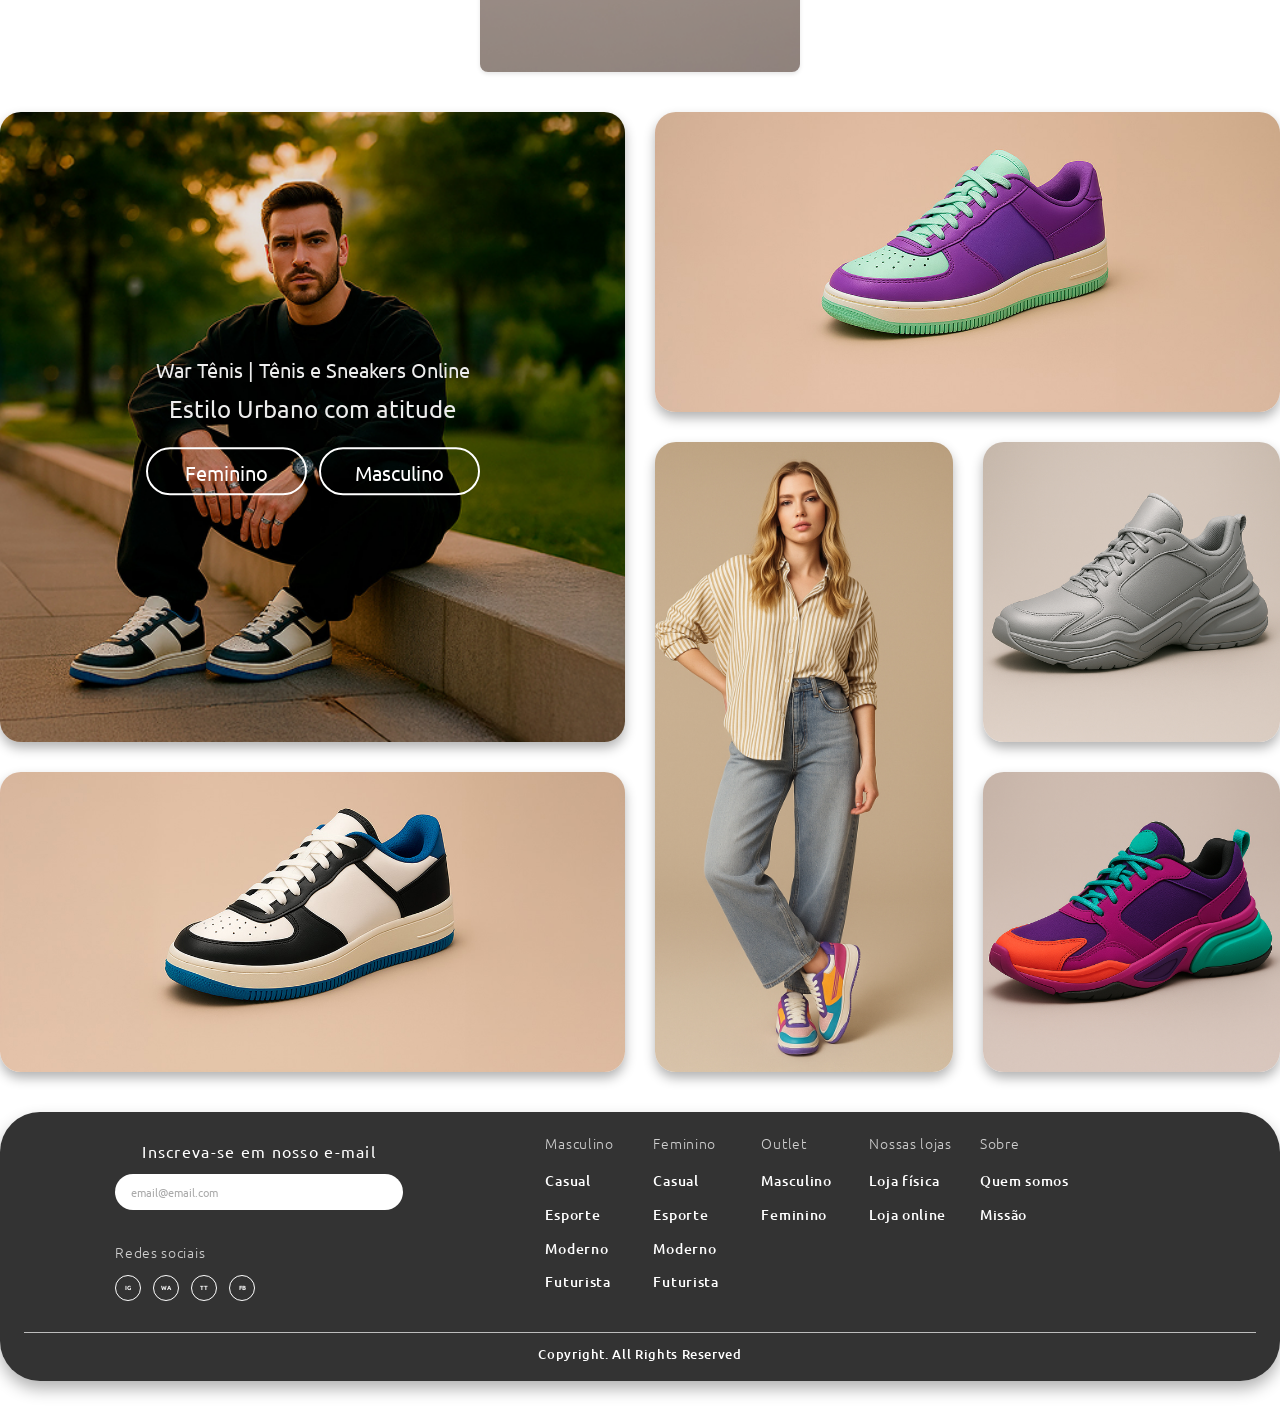
==== commit 6231870e: "feat: adiciona o footer do site" ====
--- a/projeto-sapatos/index.html
+++ b/projeto-sapatos/index.html
@@ -13,6 +13,7 @@
     <link rel="stylesheet" href="./css/components/hero.css">
     <link rel="stylesheet" href="./css/components/product-category.css">
     <link rel="stylesheet" href="./css/components/product-grid.css">
+    <link rel="stylesheet" href="./css/components/footer.css">
     <title>War Tênis | Tênis e Sneakers Online</title>
 </head>
 
@@ -120,11 +121,66 @@
 
     <!-- Footer com informações de contato e links -->
     <footer class="footer">
-        <div class="footer-contact">
-            <!-- Informações de contato -->
+        <div class="footer-top">
+            <div class="footer-contact">
+                <form class="footer-newsletter" action="#" method="post">
+                    <label for="footer-email">Inscreva-se em nosso e-mail</label>
+                    <input type="email" id="footer-email" name="email" placeholder="email@email.com">
+                </form>
+                <div class="footer-social">
+                    <span class="footer-social-title">Redes sociais</span>
+                    <div class="footer-social-icons">
+                        <a href="#" aria-label="Instagram">IG</a>
+                        <a href="#" aria-label="WhatsApp">WA</a>
+                        <a href="#" aria-label="TikTok">TT</a>
+                        <a href="#" aria-label="Facebook">FB</a>
+                    </div>
+                </div>
+            </div>
+            <nav class="footer-links" aria-label="Links do rodapé">
+                <div class="footer-column">
+                    <h4 class="footer-column-title">Masculino</h4>
+                    <ul>
+                        <li><a href="#">Casual</a></li>
+                        <li><a href="#">Esporte</a></li>
+                        <li><a href="#">Moderno</a></li>
+                        <li><a href="#">Futurista</a></li>
+                    </ul>
+                </div>
+                <div class="footer-column">
+                    <h4 class="footer-column-title">Feminino</h4>
+                    <ul>
+                        <li><a href="#">Casual</a></li>
+                        <li><a href="#">Esporte</a></li>
+                        <li><a href="#">Moderno</a></li>
+                        <li><a href="#">Futurista</a></li>
+                    </ul>
+                </div>
+                <div class="footer-column">
+                    <h4 class="footer-column-title">Outlet</h4>
+                    <ul>
+                        <li><a href="#">Masculino</a></li>
+                        <li><a href="#">Feminino</a></li>
+                    </ul>
+                </div>
+                <div class="footer-column">
+                    <h4 class="footer-column-title">Nossas lojas</h4>
+                    <ul>
+                        <li><a href="#">Loja física</a></li>
+                        <li><a href="#">Loja online</a></li>
+                    </ul>
+                </div>
+                <div class="footer-column">
+                    <h4 class="footer-column-title">Sobre</h4>
+                    <ul>
+                        <li><a href="#">Quem somos</a></li>
+                        <li><a href="#">Missão</a></li>
+                    </ul>
+                </div>
+            </nav>
         </div>
-        <div class="footer-links">
-            <!-- Links úteis e navegação secundária -->
+        <div class="footer-bottom">
+            <p>Copyright. All Rights Reserved</p>
         </div>
     </footer>
 
--- a/projeto-sapatos/css/base.css
+++ b/projeto-sapatos/css/base.css
@@ -37,3 +37,7 @@
     border: #6329a2;
 }
 
+.btn-outline:hover {
+    border: 2px solid #6329a2;
+}
+
--- a/projeto-sapatos/css/components/hero.css
+++ b/projeto-sapatos/css/components/hero.css
@@ -4,7 +4,7 @@
     height: 31rem;
     position: relative;
     background-size: cover;
-    border-radius: 1.3rem;
+    border-radius: 2.5rem;
 } 
 
 .hero-overlay {
@@ -23,8 +23,9 @@
     text-align: center;
 }
 
-.hero.buttons {
+.hero-buttons {
     display: flex;
+    padding: 0 0.5rem;
     gap: 1rem;
     
 }
--- a/projeto-sapatos/css/components/product-grid.css
+++ b/projeto-sapatos/css/components/product-grid.css
@@ -70,7 +70,7 @@
     margin-bottom: 0.6rem;
 }
 
-card-subtitle {
+.card-subtitle {
     color: #ededed;
     font-size: 1.5rem;
     font-weight: 400;
--- a/projeto-sapatos/css/components/footer.css
+++ b/projeto-sapatos/css/components/footer.css
@@ -0,0 +1,159 @@
+.footer {
+    background-color: #333333;
+    color: #ffffff;
+    padding: 1.5rem 1.5rem 1rem;
+    max-width: 100rem;
+    margin: 40px auto;
+    border-radius: 2.5rem;
+    box-shadow: 0 8px 16px rgba(0, 0, 0, 0.3);
+    
+}
+
+.footer:hover {
+    transition: 0.3s ease-in;
+    opacity: 0.9;
+    background-color: #000000;
+}
+
+.footer-top {
+    display: flex;
+    justify-content: space-around;
+    align-items: center;
+    max-width: 100rem;
+    padding: 0 1.25rem 1.5rem;
+}
+
+.footer-contact {
+    display: flex;
+    flex-direction: column;
+    gap: 2rem;
+    width: 18rem;
+}
+
+.footer-newsletter {
+    display: flex;
+    flex-direction: column;
+    text-align: center;
+    gap: 0.8rem;
+}
+
+.footer-newsletter label {
+    font-size: 1rem;
+    font-weight: 400;
+    letter-spacing: 0.08em;
+}
+
+.footer-newsletter input {
+    width: 100%;
+    height: 2.25rem;
+    padding: 1rem;
+    border: none;
+    border-radius: 1.25rem;
+    background-color: #ffffff;
+    color: #333333;
+    font-family: inherit;
+    font-size: 0.6875rem;
+    outline: none;
+}
+
+.footer-newsletter input::placeholder {
+    color: #aaaaaa;
+}
+
+.footer-social {
+    display: flex;
+    flex-direction: column;
+    gap: 0.75rem;
+}
+
+.footer-social-title {
+    font-size: 0.875rem;
+    font-weight: 300;
+    color: #d0d0d0;
+    letter-spacing: 0.05em;
+}
+
+.footer-social-icons {
+    display: flex;
+    gap: 0.75rem;
+}
+
+.footer-social-icons a {
+    display: flex;
+    align-items: center;
+    justify-content: center;
+    width: 1.1rem;
+    height: 1.1rem;
+    border: 1.5px solid #ffffff;
+    border-radius: 50%;
+    font-size: 0.4rem;
+    font-weight: 700;
+    color: #ffffff;
+    box-sizing: content-box;
+    padding: 0.2rem;
+}
+
+.footer-links {
+    display: flex;
+    gap: 1.75rem;
+    margin-right: 6rem;
+}
+
+.footer-column {
+    min-width: 5rem;
+}
+
+.footer-column-title {
+    margin-bottom: 0.6rem;
+    font-size: 0.875rem;
+    font-weight: 300;
+    color: #d0d0d0;
+    letter-spacing: 0.05em;
+}
+
+.footer-column ul {
+    display: flex;
+    flex-direction: column;
+    gap: 0.6rem;
+    list-style: none;
+    padding: 0;
+}
+
+.footer-column a {
+    font-size: 0.875rem;
+    font-weight: 500;
+    color: #ffffff;
+    letter-spacing: 0.05em;
+    transition: opacity 0.3s ease-in-out;
+}
+
+.footer-column a:hover,
+.footer-social-icons a:hover {
+    opacity: 0.7;
+}
+
+.footer-bottom {
+    max-width: 100rem;
+    margin: 0 auto;
+    padding-top: 0.75rem;
+    border-top: 1px solid #bdbdbd;
+    text-align: center;
+}
+
+.footer-bottom p {
+    font-size: 0.8125rem;
+    font-weight: 500;
+    letter-spacing: 0.05em;
+}
+
+@media (max-width: 900px) {
+    .footer-top {
+        flex-direction: column;
+        gap: 2rem;
+    }
+
+    .footer-links {
+        flex-wrap: wrap;
+        margin-right: 0;
+    }
+}
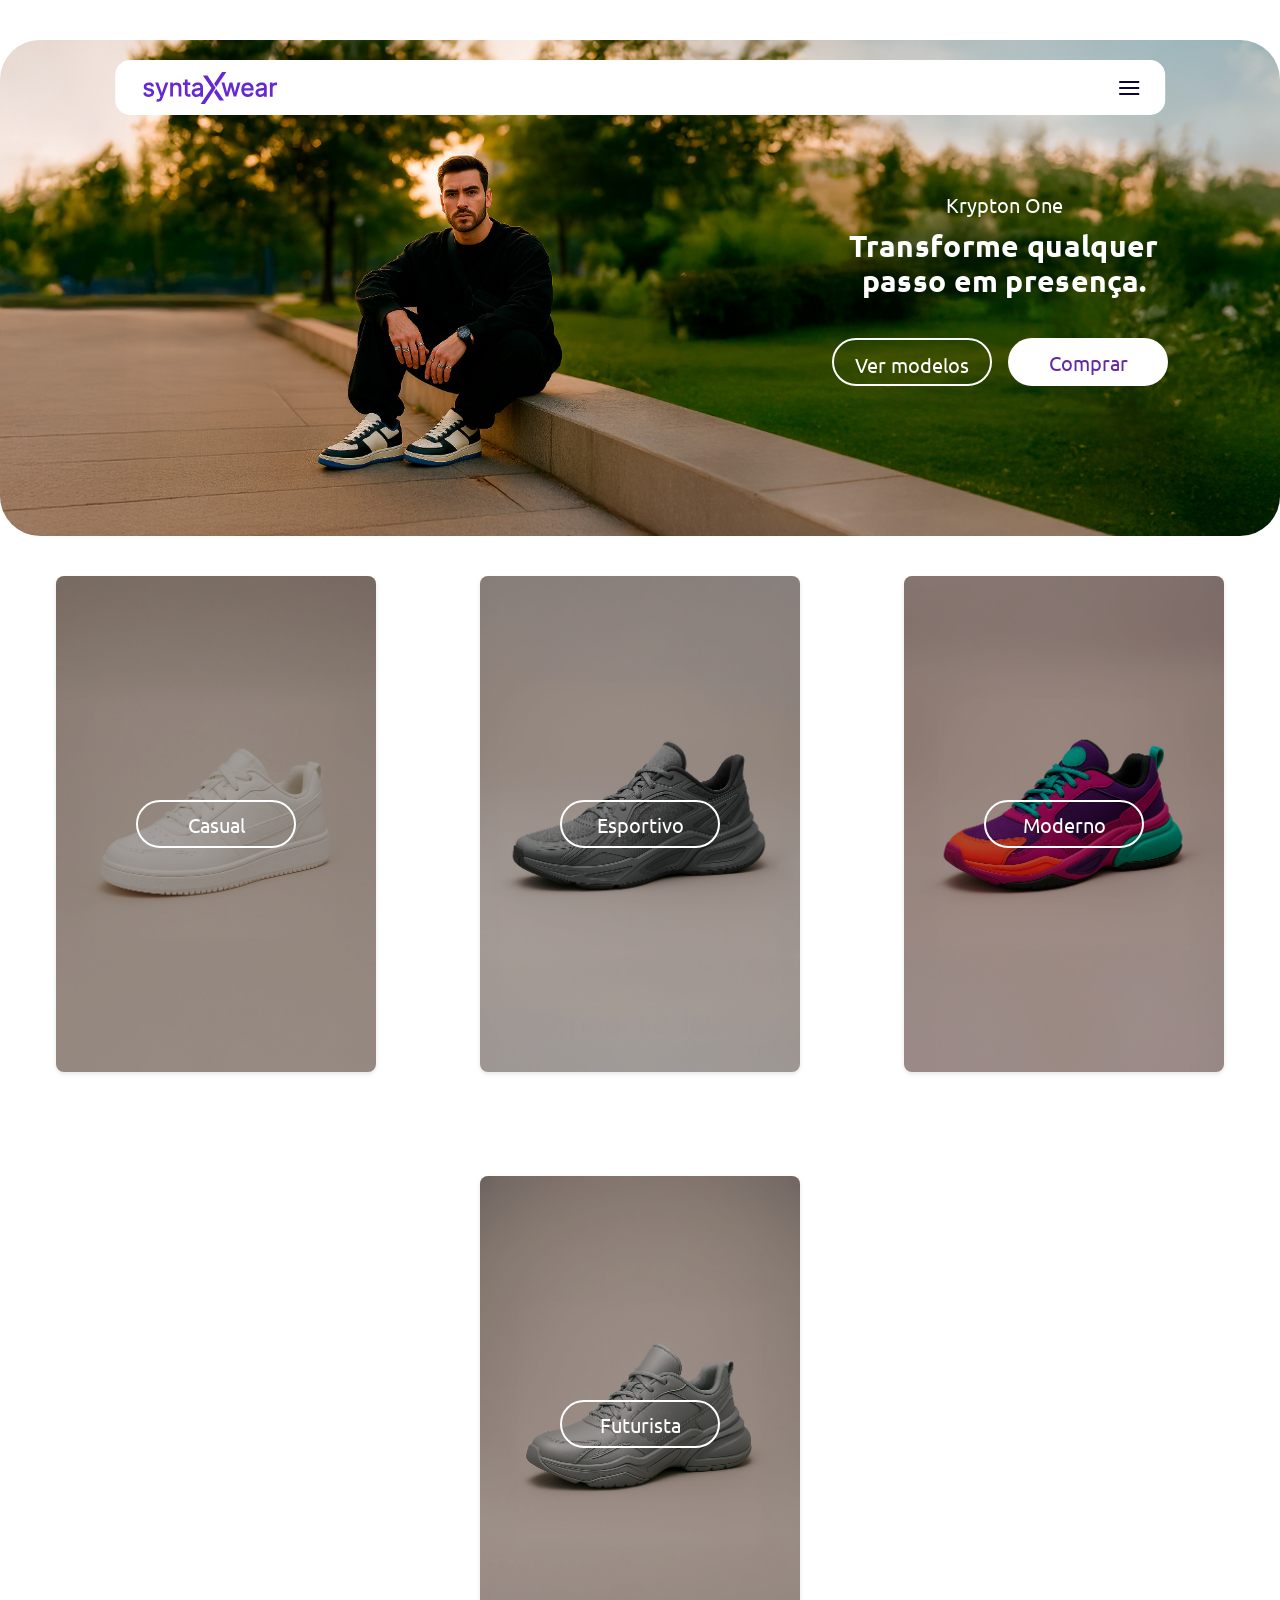
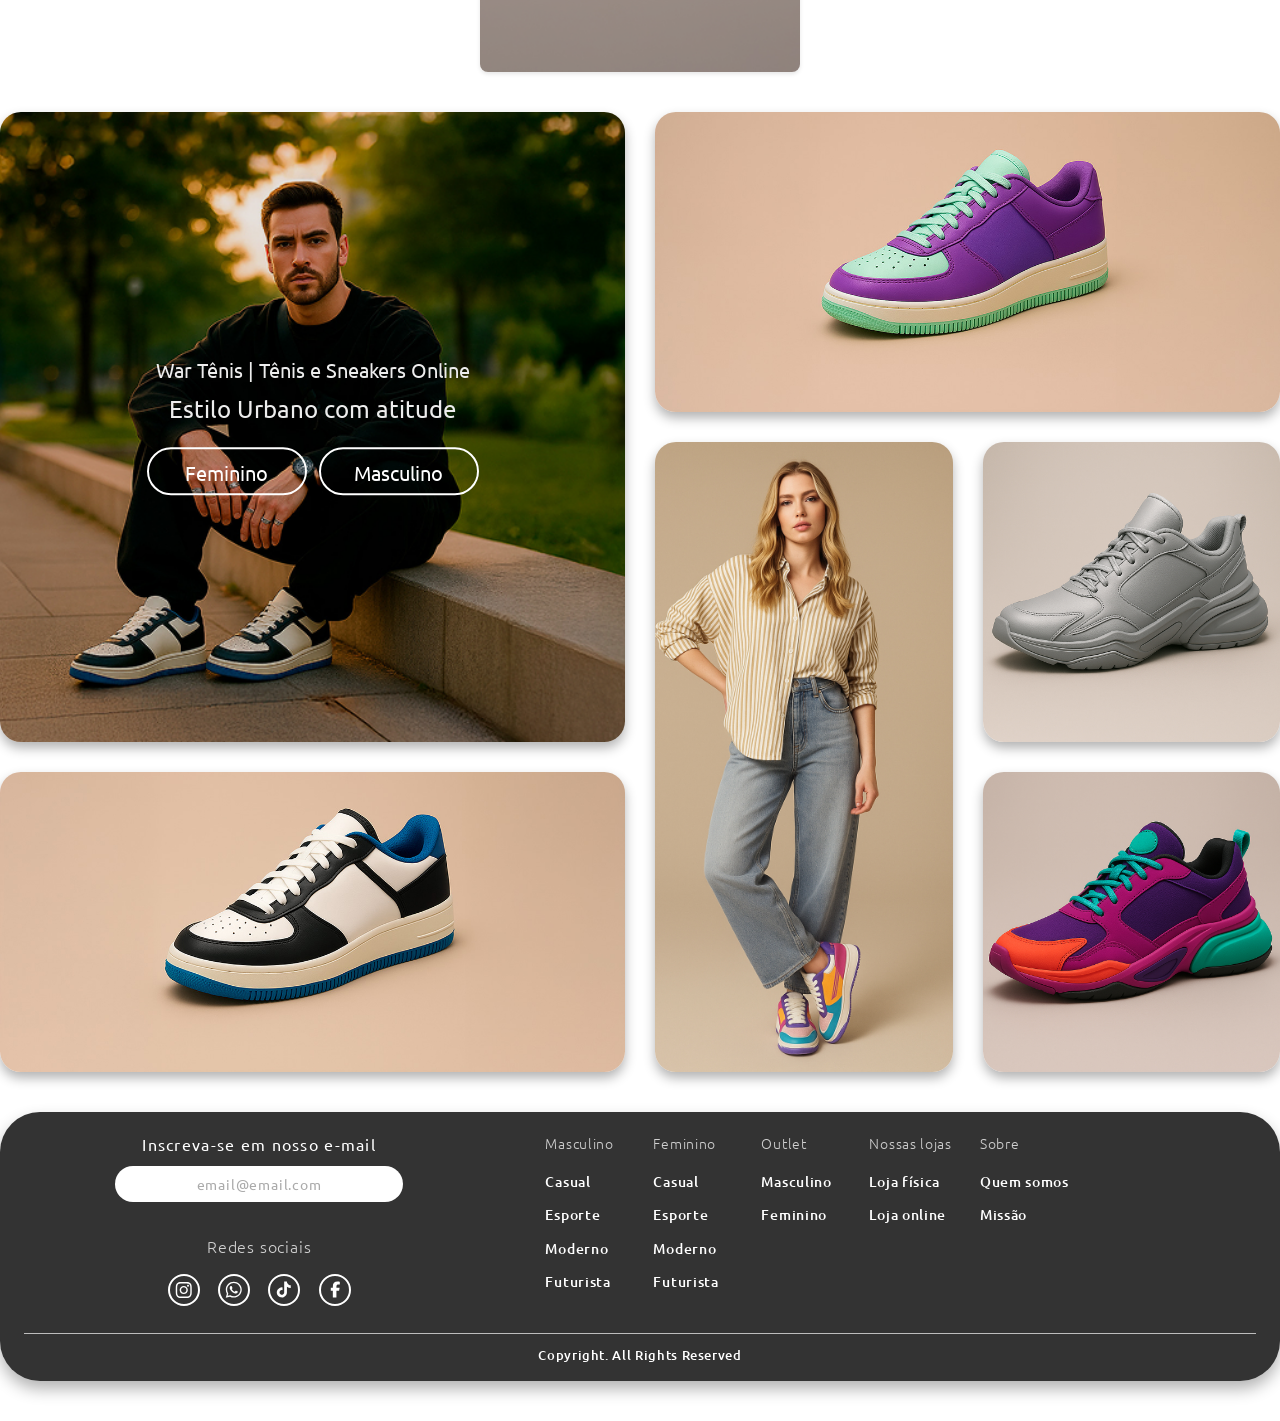
==== commit 0355d5d9: "feat: adiciona o responsivo do header" ====
--- a/projeto-sapatos/index.html
+++ b/projeto-sapatos/index.html
@@ -26,30 +26,40 @@
             <h1><a href="/" title="War Tênis - Tênis e Sneakers Online"><img src="./images/logo/logo.svg"
                         alt="War Tênis - Tênis e Sneakers Online"></a></h1>
         </div>
-        <nav class="nav-center" aria-label="Categorias principais">
-            <!-- Navegação principal -->
-            <ul>
-                <li><a href="#">Masculino</a></li>
-                <li><a href="#">Feminino</a></li>
-                <li><a href="#">Outlet</a></li>
-            </ul>
-        </nav>
-
-        <nav class="nav-right" aria-label="Categorias secundárias">
-            <!-- Navegação secundária -->
-            <ul>
-                <li><a href="#">Nossas lojas</a></li>
-                <li><a href="#">Sobre</a></li>
-
-                <li><a href="#" aria-label="Minha conta"><img src="/projeto-sapatos/images/icons/user.svg"
-                            alt="Minha conta"></a></li>
-
-                <li><a href="#" aria-label="Ajuda"><img src="/projeto-sapatos/images/icons/help.svg" alt="Ajuda"></a>
-                </li>
-
-                <li><a href="#" aria-label="Carrinho de compras"><img src="/projeto-sapatos/images/icons/bag.svg"
-                            alt="Carrinho de compras"></a></li>
-            </ul>
+
+        <input type="checkbox" class="menu-toggle" id="menu-toggle">
+        <label for="menu-toggle" class="menu-icon">
+            <img src="./images/icons/menu-1-svgrepo-com.svg" alt="">
+        </label>
+
+        <nav class="nav-container">
+            <nav class="nav-center" aria-label="Categorias principais">
+                <!-- Navegação principal -->
+                <ul>
+                    <li><a href="#">Masculino</a></li>
+                    <li><a href="#">Feminino</a></li>
+                    <li><a href="#">Outlet</a></li>
+                </ul>
+            </nav>
+
+
+            <nav class="nav-right" aria-label="Categorias secundárias">
+                <!-- Navegação secundária -->
+                <ul>
+                    <li><a href="#">Nossas lojas</a></li>
+                    <li><a href="#">Sobre</a></li>
+
+                    <li><a href="#" aria-label="Minha conta"><img src="/projeto-sapatos/images/icons/user.svg"
+                                alt="Minha conta"></a></li>
+
+                    <li><a href="#" aria-label="Ajuda"><img src="/projeto-sapatos/images/icons/help.svg"
+                                alt="Ajuda"></a>
+                    </li>
+
+                    <li><a href="#" aria-label="Carrinho de compras"><img src="/projeto-sapatos/images/icons/bag.svg"
+                                alt="Carrinho de compras"></a></li>
+                </ul>
+            </nav>
         </nav>
     </header>
 
@@ -130,10 +140,10 @@
                 <div class="footer-social">
                     <span class="footer-social-title">Redes sociais</span>
                     <div class="footer-social-icons">
-                        <a href="#" aria-label="Instagram">IG</a>
-                        <a href="#" aria-label="WhatsApp">WA</a>
-                        <a href="#" aria-label="TikTok">TT</a>
-                        <a href="#" aria-label="Facebook">FB</a>
+                        <a href="#" aria-label="Instagram"><img src="./images/icons/instagram.svg" alt=""></a>
+                        <a href="#" aria-label="WhatsApp"><img src="./images/icons/whatsapp.svg" alt=""></a>
+                        <a href="#" aria-label="TikTok"><img src="./images/icons/tiktok.svg" alt=""></a>
+                        <a href="#" aria-label="Facebook"><img src="./images/icons/facebook.svg" alt=""></a>
                     </div>
                 </div>
             </div>
--- a/projeto-sapatos/css/base.css
+++ b/projeto-sapatos/css/base.css
@@ -11,8 +11,8 @@
 
 .btn {
     font-size: 1.25rem;
-    width: 161px;
-    height: 48px;
+    width: 10rem;
+    height: 3rem;
     border-radius: 25px;
     color: #ffffff;
     font-weight: 400;
--- a/projeto-sapatos/css/components/header.css
+++ b/projeto-sapatos/css/components/header.css
@@ -75,4 +75,111 @@
 
 .nav-right a:hover img {
     opacity: 0.7;
+}
+
+.nav-container {
+    display: flex;
+    justify-content: space-around;
+    width: 100%;
+    align-items: center;
+}
+
+.menu-toggle {
+    display: none ;
+}
+
+.menu-icon {
+    display: none;
+    width: 1.9rem;
+    height: 1.9rem;
+}
+
+.menu-icon img {
+    width: 100%;
+    height: 100%;
+    opacity: 0.3s ease;
+}
+
+.menu-icon:hover img {
+    opacity: 0.7;
+}
+
+@media (max-width: 1280px) {
+    .header {
+        width: calc(100%-40px);
+    }
+
+    .menu-icon {
+        display: block;
+        cursor: pointer;
+        width: 2rem;
+        height: 2rem;
+        z-index: 1001;
+    }
+
+    .nav-container {
+        position: fixed;
+        top: 0;
+        right: -100%;
+        width: 200px;
+        flex-direction: column;
+        padding: 80px 20px 20px;
+        background-color: #ffffff;
+        gap: 2rem;
+        transition: right 0.3s ease;
+        align-items: center;
+
+    }
+
+    .nav-center, .nav-right {
+        width: 100%;
+        text-align: center;
+    
+        
+    }
+
+    .nav-center li, .nav-right li {
+        width: 100%;
+        text-align: center;
+        
+        
+    }
+
+
+    .nav-center ul, .nav-right ul {
+        flex-direction: column;
+        gap: 1.5rem;
+        width: 100%;
+        padding: 0;
+        margin: 0;
+        list-style: none;
+        align-items: center;
+        
+
+    }
+
+    .nav-center ul li, .nav-right ul li {
+        
+        width: 100%;
+        text-align: center;
+
+    }
+
+    .nav-center a, .nav-right a{
+        width: 100%;
+        border-bottom: 1px solid #eeeeee;
+        padding: 0.3rem 0;
+        font-size: 1rem;
+        display: flex;
+        justify-content: center;
+        align-items: center;
+    }
+
+    .menu-toggle:checked ~ .nav-container {
+        right: 0;
+    }
+
+    .nav-right li {
+        justify-content: center;
+    }
 }
--- a/projeto-sapatos/css/components/footer.css
+++ b/projeto-sapatos/css/components/footer.css
@@ -3,7 +3,7 @@
     color: #ffffff;
     padding: 1.5rem 1.5rem 1rem;
     max-width: 100rem;
-    margin: 40px auto;
+    margin: 2.5rem auto;
     border-radius: 2.5rem;
     box-shadow: 0 8px 16px rgba(0, 0, 0, 0.3);
     
@@ -52,7 +52,9 @@
     background-color: #ffffff;
     color: #333333;
     font-family: inherit;
-    font-size: 0.6875rem;
+    font-size: 0.85rem;
+    letter-spacing: 0.05rem ;
+    text-align: center;
     outline: none;
 }
 
@@ -63,14 +65,16 @@
 .footer-social {
     display: flex;
     flex-direction: column;
+    align-items: center;
     gap: 0.75rem;
 }
 
 .footer-social-title {
-    font-size: 0.875rem;
+    font-size: 1rem;
     font-weight: 300;
     color: #d0d0d0;
     letter-spacing: 0.05em;
+
 }
 
 .footer-social-icons {
@@ -82,13 +86,7 @@
     display: flex;
     align-items: center;
     justify-content: center;
-    width: 1.1rem;
-    height: 1.1rem;
-    border: 1.5px solid #ffffff;
-    border-radius: 50%;
-    font-size: 0.4rem;
-    font-weight: 700;
-    color: #ffffff;
+    width: 2rem;
     box-sizing: content-box;
     padding: 0.2rem;
 }
